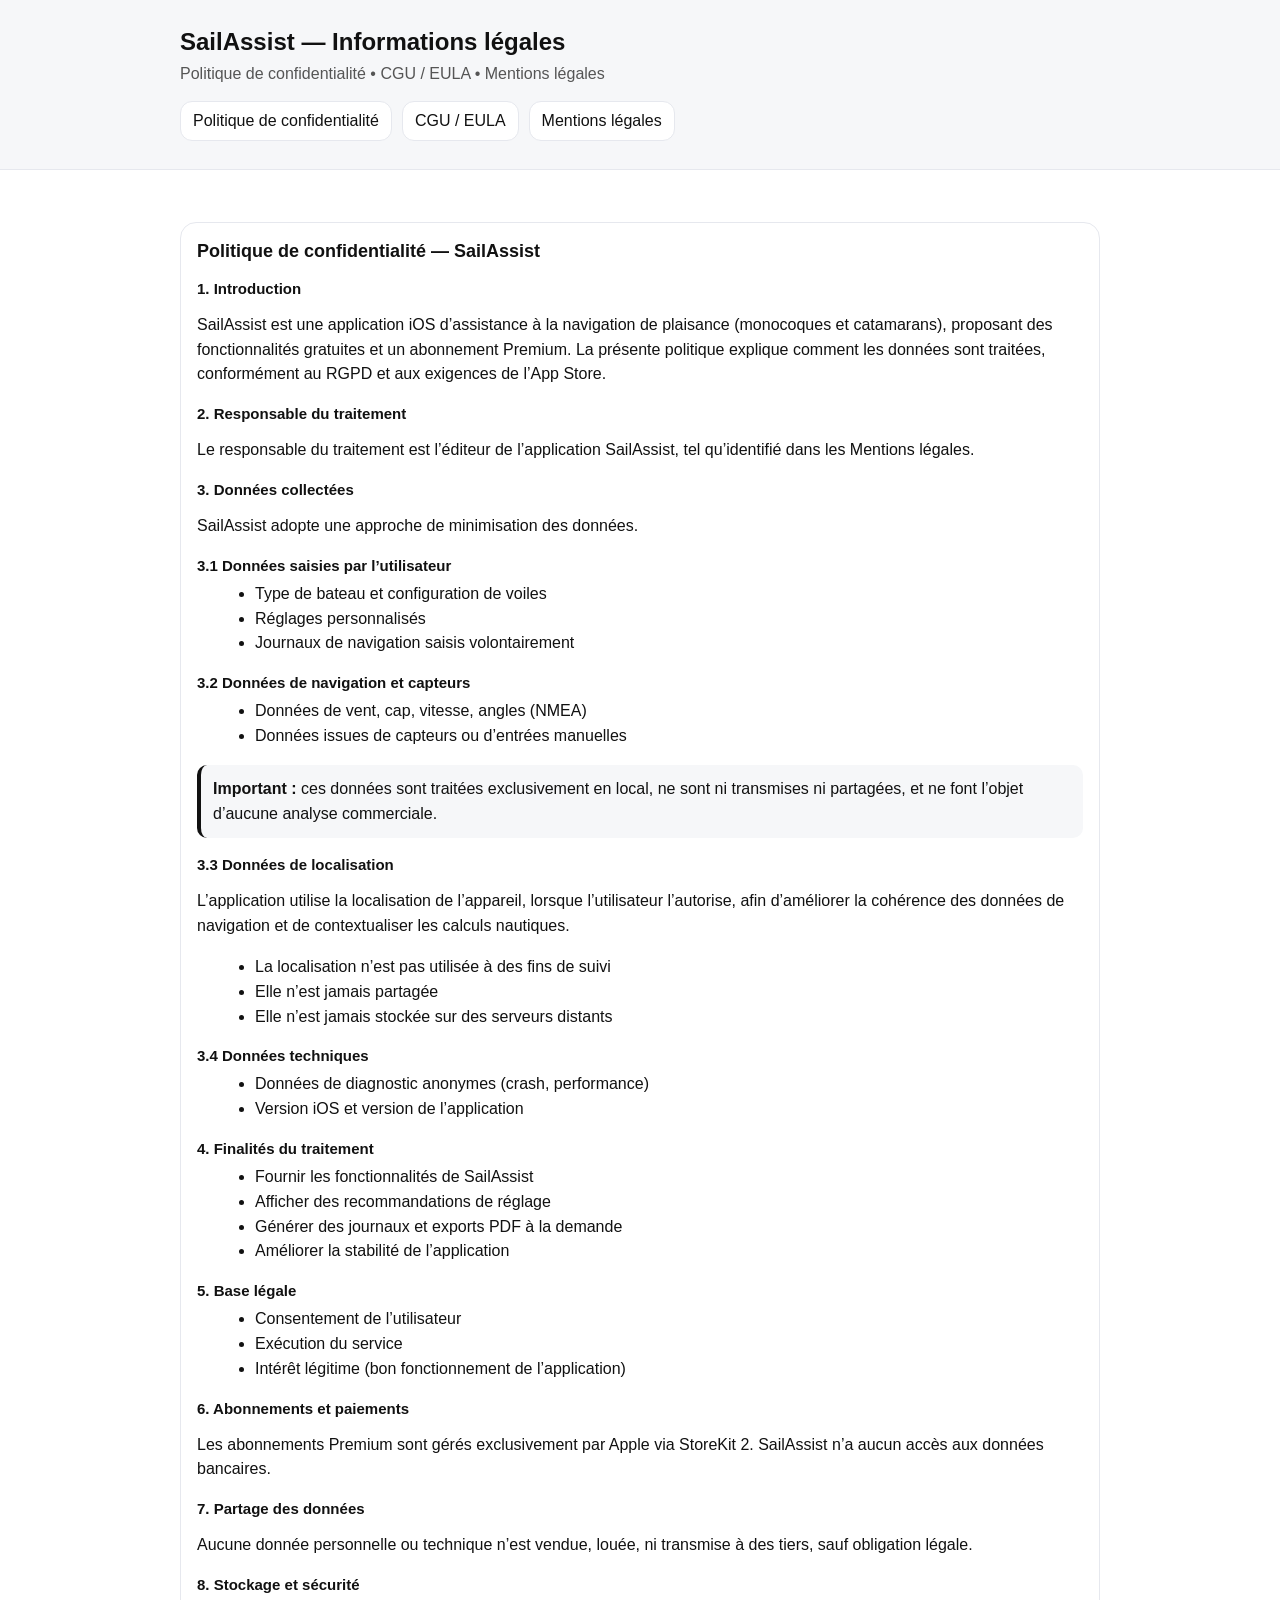
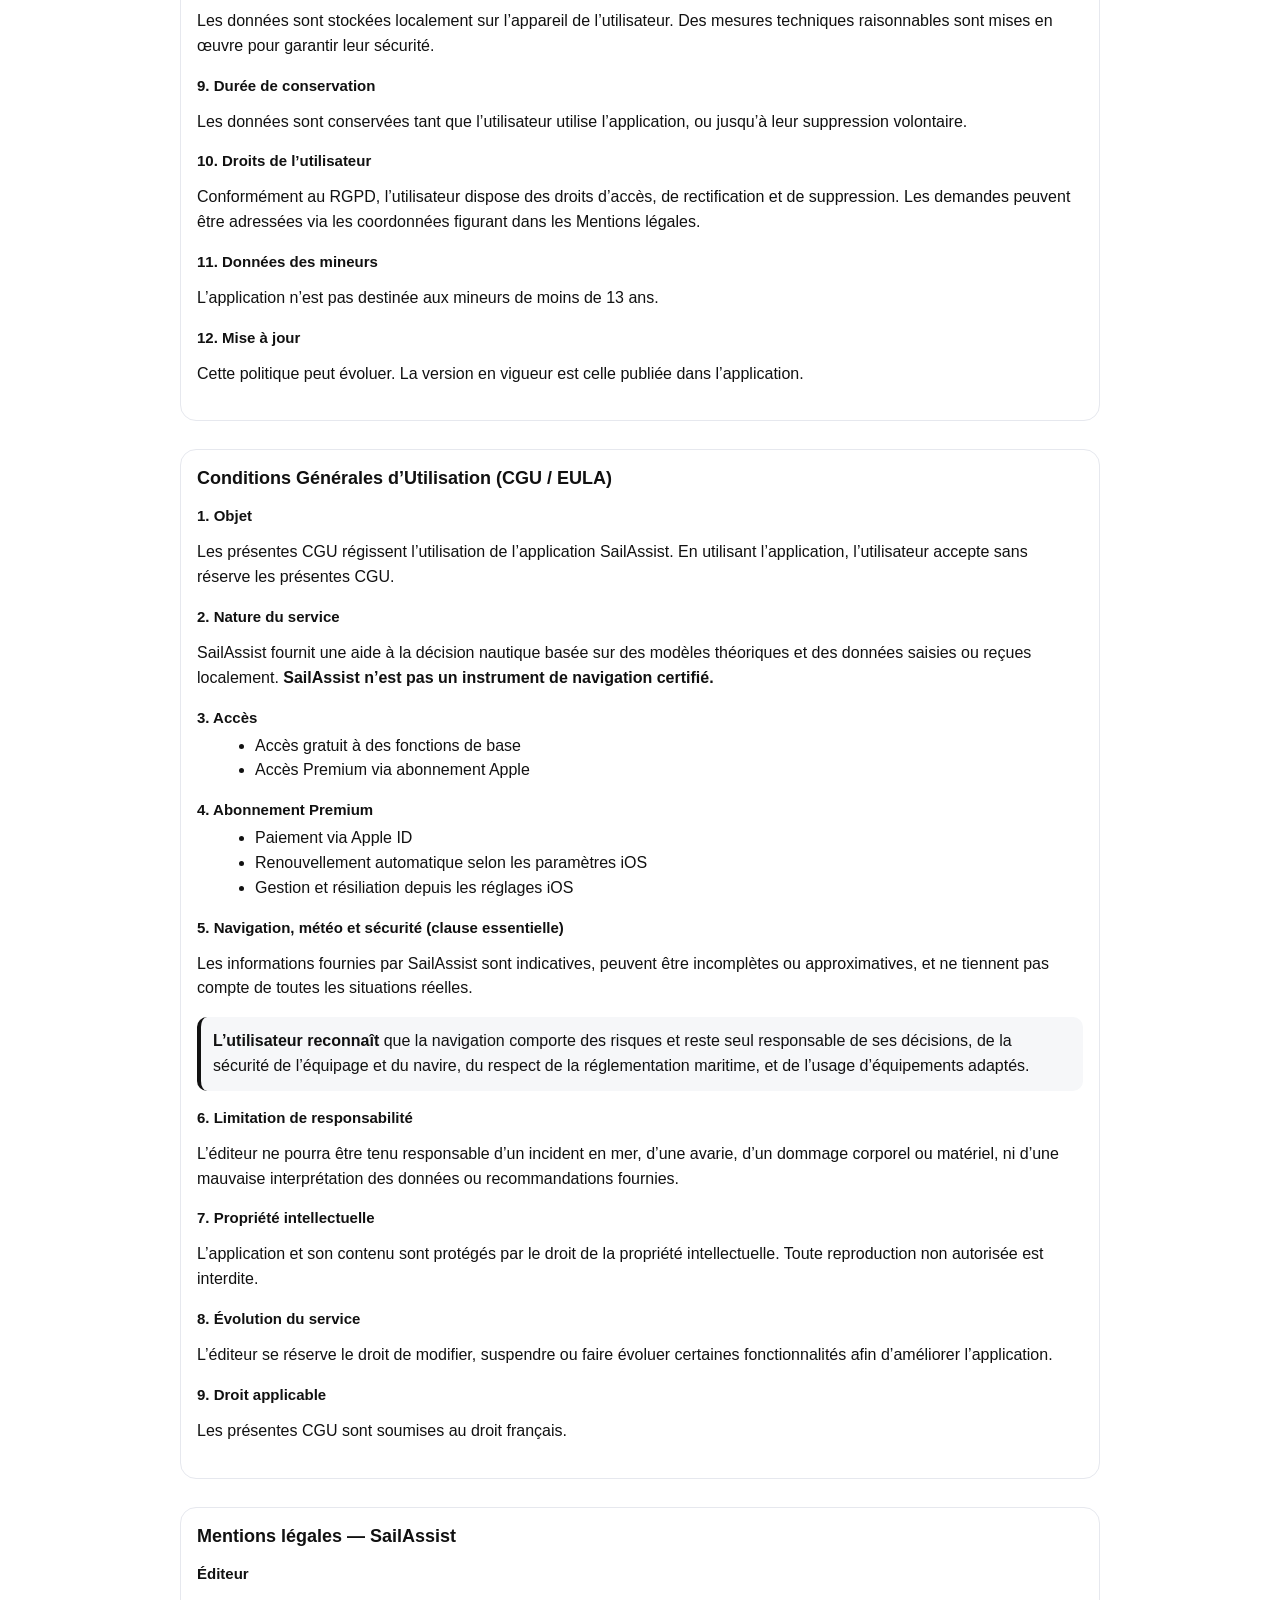
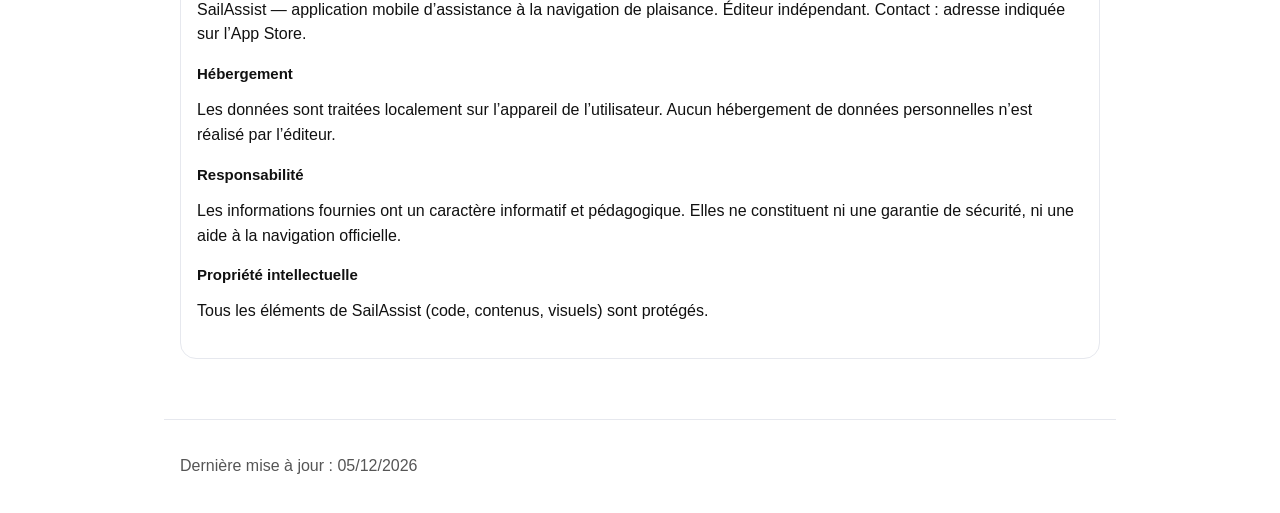
==== legal.html @ bac7e33d "Create legal.html" ====
<!doctype html>
<html lang="fr">
<head>
  <meta charset="utf-8" />
  <meta name="viewport" content="width=device-width,initial-scale=1" />
  <title>SailAssist — Informations légales</title>
  <meta name="robots" content="noindex,nofollow" />
  <style>
    :root { --max: 920px; --fg:#111; --muted:#555; --bg:#fff; --card:#f6f7f9; --line:#e6e8ee; }
    body { margin:0; font-family: -apple-system, BlinkMacSystemFont, "SF Pro Text", "Segoe UI", Roboto, Arial, sans-serif; color:var(--fg); background:var(--bg); }
    header { padding: 28px 16px; border-bottom:1px solid var(--line); background: var(--card); }
    main { max-width: var(--max); margin: 0 auto; padding: 24px 16px 60px; }
    h1 { margin:0 0 6px; font-size: 24px; }
    .sub { margin:0; color:var(--muted); }
    nav { margin-top: 14px; display:flex; flex-wrap:wrap; gap:10px; }
    nav a { text-decoration:none; padding:10px 12px; border:1px solid var(--line); border-radius: 12px; color:var(--fg); background:#fff; }
    section { margin-top: 28px; padding: 18px 16px; border:1px solid var(--line); border-radius: 16px; }
    h2 { margin:0 0 10px; font-size: 18px; }
    h3 { margin:18px 0 8px; font-size: 15px; }
    p, li { line-height: 1.55; }
    ul { margin: 8px 0 0 18px; }
    .note { padding: 12px 12px; border-left: 4px solid #111; background: var(--card); border-radius: 10px; }
    footer { max-width: var(--max); margin: 0 auto; padding: 18px 16px; color: var(--muted); border-top:1px solid var(--line); }
    code { font-family: ui-monospace, SFMono-Regular, Menlo, Monaco, Consolas, "Liberation Mono", "Courier New", monospace; font-size: 12px; }
  </style>
</head>
<body>
  <header>
    <div style="max-width:920px;margin:0 auto;">
      <h1>SailAssist — Informations légales</h1>
      <p class="sub">Politique de confidentialité • CGU / EULA • Mentions légales</p>
      <nav>
        <a href="#privacy">Politique de confidentialité</a>
        <a href="#cgu">CGU / EULA</a>
        <a href="#mentions">Mentions légales</a>
      </nav>
    </div>
  </header>

  <main>
    <section id="privacy">
      <h2>Politique de confidentialité — SailAssist</h2>

      <h3>1. Introduction</h3>
      <p>SailAssist est une application iOS d’assistance à la navigation de plaisance (monocoques et catamarans), proposant des fonctionnalités gratuites et un abonnement Premium. La présente politique explique comment les données sont traitées, conformément au RGPD et aux exigences de l’App Store.</p>

      <h3>2. Responsable du traitement</h3>
      <p>Le responsable du traitement est l’éditeur de l’application SailAssist, tel qu’identifié dans les Mentions légales.</p>

      <h3>3. Données collectées</h3>
      <p>SailAssist adopte une approche de minimisation des données.</p>

      <h3>3.1 Données saisies par l’utilisateur</h3>
      <ul>
        <li>Type de bateau et configuration de voiles</li>
        <li>Réglages personnalisés</li>
        <li>Journaux de navigation saisis volontairement</li>
      </ul>

      <h3>3.2 Données de navigation et capteurs</h3>
      <ul>
        <li>Données de vent, cap, vitesse, angles (NMEA)</li>
        <li>Données issues de capteurs ou d’entrées manuelles</li>
      </ul>
      <p class="note"><strong>Important :</strong> ces données sont traitées exclusivement en local, ne sont ni transmises ni partagées, et ne font l’objet d’aucune analyse commerciale.</p>

      <h3>3.3 Données de localisation</h3>
      <p>L’application utilise la localisation de l’appareil, lorsque l’utilisateur l’autorise, afin d’améliorer la cohérence des données de navigation et de contextualiser les calculs nautiques.</p>
      <ul>
        <li>La localisation n’est pas utilisée à des fins de suivi</li>
        <li>Elle n’est jamais partagée</li>
        <li>Elle n’est jamais stockée sur des serveurs distants</li>
      </ul>

      <h3>3.4 Données techniques</h3>
      <ul>
        <li>Données de diagnostic anonymes (crash, performance)</li>
        <li>Version iOS et version de l’application</li>
      </ul>

      <h3>4. Finalités du traitement</h3>
      <ul>
        <li>Fournir les fonctionnalités de SailAssist</li>
        <li>Afficher des recommandations de réglage</li>
        <li>Générer des journaux et exports PDF à la demande</li>
        <li>Améliorer la stabilité de l’application</li>
      </ul>

      <h3>5. Base légale</h3>
      <ul>
        <li>Consentement de l’utilisateur</li>
        <li>Exécution du service</li>
        <li>Intérêt légitime (bon fonctionnement de l’application)</li>
      </ul>

      <h3>6. Abonnements et paiements</h3>
      <p>Les abonnements Premium sont gérés exclusivement par Apple via StoreKit 2. SailAssist n’a aucun accès aux données bancaires.</p>

      <h3>7. Partage des données</h3>
      <p>Aucune donnée personnelle ou technique n’est vendue, louée, ni transmise à des tiers, sauf obligation légale.</p>

      <h3>8. Stockage et sécurité</h3>
      <p>Les données sont stockées localement sur l’appareil de l’utilisateur. Des mesures techniques raisonnables sont mises en œuvre pour garantir leur sécurité.</p>

      <h3>9. Durée de conservation</h3>
      <p>Les données sont conservées tant que l’utilisateur utilise l’application, ou jusqu’à leur suppression volontaire.</p>

      <h3>10. Droits de l’utilisateur</h3>
      <p>Conformément au RGPD, l’utilisateur dispose des droits d’accès, de rectification et de suppression. Les demandes peuvent être adressées via les coordonnées figurant dans les Mentions légales.</p>

      <h3>11. Données des mineurs</h3>
      <p>L’application n’est pas destinée aux mineurs de moins de 13 ans.</p>

      <h3>12. Mise à jour</h3>
      <p>Cette politique peut évoluer. La version en vigueur est celle publiée dans l’application.</p>
    </section>

    <section id="cgu">
      <h2>Conditions Générales d’Utilisation (CGU / EULA)</h2>

      <h3>1. Objet</h3>
      <p>Les présentes CGU régissent l’utilisation de l’application SailAssist. En utilisant l’application, l’utilisateur accepte sans réserve les présentes CGU.</p>

      <h3>2. Nature du service</h3>
      <p>SailAssist fournit une aide à la décision nautique basée sur des modèles théoriques et des données saisies ou reçues localement. <strong>SailAssist n’est pas un instrument de navigation certifié.</strong></p>

      <h3>3. Accès</h3>
      <ul>
        <li>Accès gratuit à des fonctions de base</li>
        <li>Accès Premium via abonnement Apple</li>
      </ul>

      <h3>4. Abonnement Premium</h3>
      <ul>
        <li>Paiement via Apple ID</li>
        <li>Renouvellement automatique selon les paramètres iOS</li>
        <li>Gestion et résiliation depuis les réglages iOS</li>
      </ul>

      <h3>5. Navigation, météo et sécurité (clause essentielle)</h3>
      <p>Les informations fournies par SailAssist sont indicatives, peuvent être incomplètes ou approximatives, et ne tiennent pas compte de toutes les situations réelles.</p>
      <p class="note"><strong>L’utilisateur reconnaît</strong> que la navigation comporte des risques et reste seul responsable de ses décisions, de la sécurité de l’équipage et du navire, du respect de la réglementation maritime, et de l’usage d’équipements adaptés.</p>

      <h3>6. Limitation de responsabilité</h3>
      <p>L’éditeur ne pourra être tenu responsable d’un incident en mer, d’une avarie, d’un dommage corporel ou matériel, ni d’une mauvaise interprétation des données ou recommandations fournies.</p>

      <h3>7. Propriété intellectuelle</h3>
      <p>L’application et son contenu sont protégés par le droit de la propriété intellectuelle. Toute reproduction non autorisée est interdite.</p>

      <h3>8. Évolution du service</h3>
      <p>L’éditeur se réserve le droit de modifier, suspendre ou faire évoluer certaines fonctionnalités afin d’améliorer l’application.</p>

      <h3>9. Droit applicable</h3>
      <p>Les présentes CGU sont soumises au droit français.</p>
    </section>

    <section id="mentions">
      <h2>Mentions légales — SailAssist</h2>

      <h3>Éditeur</h3>
      <p>SailAssist — application mobile d’assistance à la navigation de plaisance. Éditeur indépendant. Contact : adresse indiquée sur l’App Store.</p>

      <h3>Hébergement</h3>
      <p>Les données sont traitées localement sur l’appareil de l’utilisateur. Aucun hébergement de données personnelles n’est réalisé par l’éditeur.</p>

      <h3>Responsabilité</h3>
      <p>Les informations fournies ont un caractère informatif et pédagogique. Elles ne constituent ni une garantie de sécurité, ni une aide à la navigation officielle.</p>

      <h3>Propriété intellectuelle</h3>
      <p>Tous les éléments de SailAssist (code, contenus, visuels) sont protégés.</p>
    </section>
  </main>

  <footer>
    <p>Dernière mise à jour : <span id="d"></span></p>
    <script>
      const now = new Date();
      document.getElementById('d').textContent = now.toLocaleDateString('fr-FR');
    </script>
  </footer>
</body>
</html>
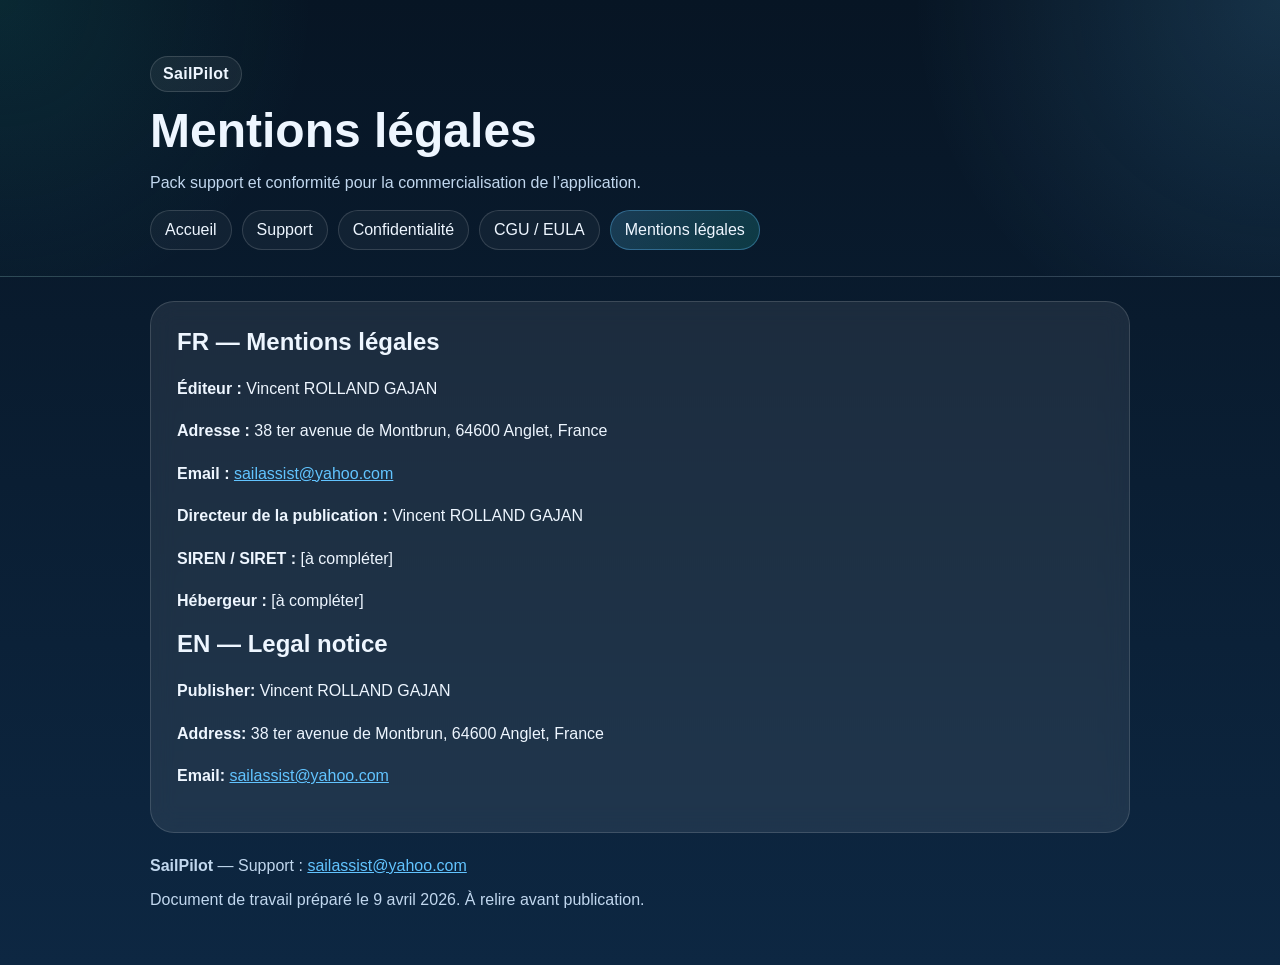
==== commit 776d9d9a: "Add files via upload" ====
--- a/legal.html
+++ b/legal.html
@@ -1,182 +1,48 @@
 <!doctype html>
 <html lang="fr">
 <head>
-  <meta charset="utf-8" />
-  <meta name="viewport" content="width=device-width,initial-scale=1" />
-  <title>SailAssist — Informations légales</title>
-  <meta name="robots" content="noindex,nofollow" />
-  <style>
-    :root { --max: 920px; --fg:#111; --muted:#555; --bg:#fff; --card:#f6f7f9; --line:#e6e8ee; }
-    body { margin:0; font-family: -apple-system, BlinkMacSystemFont, "SF Pro Text", "Segoe UI", Roboto, Arial, sans-serif; color:var(--fg); background:var(--bg); }
-    header { padding: 28px 16px; border-bottom:1px solid var(--line); background: var(--card); }
-    main { max-width: var(--max); margin: 0 auto; padding: 24px 16px 60px; }
-    h1 { margin:0 0 6px; font-size: 24px; }
-    .sub { margin:0; color:var(--muted); }
-    nav { margin-top: 14px; display:flex; flex-wrap:wrap; gap:10px; }
-    nav a { text-decoration:none; padding:10px 12px; border:1px solid var(--line); border-radius: 12px; color:var(--fg); background:#fff; }
-    section { margin-top: 28px; padding: 18px 16px; border:1px solid var(--line); border-radius: 16px; }
-    h2 { margin:0 0 10px; font-size: 18px; }
-    h3 { margin:18px 0 8px; font-size: 15px; }
-    p, li { line-height: 1.55; }
-    ul { margin: 8px 0 0 18px; }
-    .note { padding: 12px 12px; border-left: 4px solid #111; background: var(--card); border-radius: 10px; }
-    footer { max-width: var(--max); margin: 0 auto; padding: 18px 16px; color: var(--muted); border-top:1px solid var(--line); }
-    code { font-family: ui-monospace, SFMono-Regular, Menlo, Monaco, Consolas, "Liberation Mono", "Courier New", monospace; font-size: 12px; }
-  </style>
+  <meta charset="utf-8">
+  <meta name="viewport" content="width=device-width, initial-scale=1">
+  <title>Mentions légales — SailPilot</title>
+  <link rel="stylesheet" href="style.css">
+  <meta name="description" content="SailPilot — support, confidentialité, CGU et informations légales.">
 </head>
 <body>
-  <header>
-    <div style="max-width:920px;margin:0 auto;">
-      <h1>SailAssist — Informations légales</h1>
-      <p class="sub">Politique de confidentialité • CGU / EULA • Mentions légales</p>
-      <nav>
-        <a href="#privacy">Politique de confidentialité</a>
-        <a href="#cgu">CGU / EULA</a>
-        <a href="#mentions">Mentions légales</a>
-      </nav>
+  <header class="hero">
+    <div class="wrap">
+      <div class="brand">SailPilot</div>
+      <h1>Mentions légales</h1>
+      <p class="lead">Pack support et conformité pour la commercialisation de l’application.</p>
+      <nav><a class="" href="index.html">Accueil</a>
+<a class="" href="support.html">Support</a>
+<a class="" href="privacy.html">Confidentialité</a>
+<a class="" href="terms.html">CGU / EULA</a>
+<a class="active" href="legal.html">Mentions légales</a></nav>
     </div>
   </header>
+  <main class="wrap card prose">
+    
+<section>
+  <h2>FR — Mentions légales</h2>
+  <p><strong>Éditeur :</strong> Vincent ROLLAND GAJAN</p>
+  <p><strong>Adresse :</strong> 38 ter avenue de Montbrun, 64600 Anglet, France</p>
+  <p><strong>Email :</strong> <a href="mailto:sailassist@yahoo.com">sailassist@yahoo.com</a></p>
+  <p><strong>Directeur de la publication :</strong> Vincent ROLLAND GAJAN</p>
+  <p><strong>SIREN / SIRET :</strong> [à compléter]</p>
+  <p><strong>Hébergeur :</strong> [à compléter]</p>
+</section>
 
-  <main>
-    <section id="privacy">
-      <h2>Politique de confidentialité — SailAssist</h2>
+<section>
+  <h2>EN — Legal notice</h2>
+  <p><strong>Publisher:</strong> Vincent ROLLAND GAJAN</p>
+  <p><strong>Address:</strong> 38 ter avenue de Montbrun, 64600 Anglet, France</p>
+  <p><strong>Email:</strong> <a href="mailto:sailassist@yahoo.com">sailassist@yahoo.com</a></p>
+</section>
 
-      <h3>1. Introduction</h3>
-      <p>SailAssist est une application iOS d’assistance à la navigation de plaisance (monocoques et catamarans), proposant des fonctionnalités gratuites et un abonnement Premium. La présente politique explique comment les données sont traitées, conformément au RGPD et aux exigences de l’App Store.</p>
-
-      <h3>2. Responsable du traitement</h3>
-      <p>Le responsable du traitement est l’éditeur de l’application SailAssist, tel qu’identifié dans les Mentions légales.</p>
-
-      <h3>3. Données collectées</h3>
-      <p>SailAssist adopte une approche de minimisation des données.</p>
-
-      <h3>3.1 Données saisies par l’utilisateur</h3>
-      <ul>
-        <li>Type de bateau et configuration de voiles</li>
-        <li>Réglages personnalisés</li>
-        <li>Journaux de navigation saisis volontairement</li>
-      </ul>
-
-      <h3>3.2 Données de navigation et capteurs</h3>
-      <ul>
-        <li>Données de vent, cap, vitesse, angles (NMEA)</li>
-        <li>Données issues de capteurs ou d’entrées manuelles</li>
-      </ul>
-      <p class="note"><strong>Important :</strong> ces données sont traitées exclusivement en local, ne sont ni transmises ni partagées, et ne font l’objet d’aucune analyse commerciale.</p>
-
-      <h3>3.3 Données de localisation</h3>
-      <p>L’application utilise la localisation de l’appareil, lorsque l’utilisateur l’autorise, afin d’améliorer la cohérence des données de navigation et de contextualiser les calculs nautiques.</p>
-      <ul>
-        <li>La localisation n’est pas utilisée à des fins de suivi</li>
-        <li>Elle n’est jamais partagée</li>
-        <li>Elle n’est jamais stockée sur des serveurs distants</li>
-      </ul>
-
-      <h3>3.4 Données techniques</h3>
-      <ul>
-        <li>Données de diagnostic anonymes (crash, performance)</li>
-        <li>Version iOS et version de l’application</li>
-      </ul>
-
-      <h3>4. Finalités du traitement</h3>
-      <ul>
-        <li>Fournir les fonctionnalités de SailAssist</li>
-        <li>Afficher des recommandations de réglage</li>
-        <li>Générer des journaux et exports PDF à la demande</li>
-        <li>Améliorer la stabilité de l’application</li>
-      </ul>
-
-      <h3>5. Base légale</h3>
-      <ul>
-        <li>Consentement de l’utilisateur</li>
-        <li>Exécution du service</li>
-        <li>Intérêt légitime (bon fonctionnement de l’application)</li>
-      </ul>
-
-      <h3>6. Abonnements et paiements</h3>
-      <p>Les abonnements Premium sont gérés exclusivement par Apple via StoreKit 2. SailAssist n’a aucun accès aux données bancaires.</p>
-
-      <h3>7. Partage des données</h3>
-      <p>Aucune donnée personnelle ou technique n’est vendue, louée, ni transmise à des tiers, sauf obligation légale.</p>
-
-      <h3>8. Stockage et sécurité</h3>
-      <p>Les données sont stockées localement sur l’appareil de l’utilisateur. Des mesures techniques raisonnables sont mises en œuvre pour garantir leur sécurité.</p>
-
-      <h3>9. Durée de conservation</h3>
-      <p>Les données sont conservées tant que l’utilisateur utilise l’application, ou jusqu’à leur suppression volontaire.</p>
-
-      <h3>10. Droits de l’utilisateur</h3>
-      <p>Conformément au RGPD, l’utilisateur dispose des droits d’accès, de rectification et de suppression. Les demandes peuvent être adressées via les coordonnées figurant dans les Mentions légales.</p>
-
-      <h3>11. Données des mineurs</h3>
-      <p>L’application n’est pas destinée aux mineurs de moins de 13 ans.</p>
-
-      <h3>12. Mise à jour</h3>
-      <p>Cette politique peut évoluer. La version en vigueur est celle publiée dans l’application.</p>
-    </section>
-
-    <section id="cgu">
-      <h2>Conditions Générales d’Utilisation (CGU / EULA)</h2>
-
-      <h3>1. Objet</h3>
-      <p>Les présentes CGU régissent l’utilisation de l’application SailAssist. En utilisant l’application, l’utilisateur accepte sans réserve les présentes CGU.</p>
-
-      <h3>2. Nature du service</h3>
-      <p>SailAssist fournit une aide à la décision nautique basée sur des modèles théoriques et des données saisies ou reçues localement. <strong>SailAssist n’est pas un instrument de navigation certifié.</strong></p>
-
-      <h3>3. Accès</h3>
-      <ul>
-        <li>Accès gratuit à des fonctions de base</li>
-        <li>Accès Premium via abonnement Apple</li>
-      </ul>
-
-      <h3>4. Abonnement Premium</h3>
-      <ul>
-        <li>Paiement via Apple ID</li>
-        <li>Renouvellement automatique selon les paramètres iOS</li>
-        <li>Gestion et résiliation depuis les réglages iOS</li>
-      </ul>
-
-      <h3>5. Navigation, météo et sécurité (clause essentielle)</h3>
-      <p>Les informations fournies par SailAssist sont indicatives, peuvent être incomplètes ou approximatives, et ne tiennent pas compte de toutes les situations réelles.</p>
-      <p class="note"><strong>L’utilisateur reconnaît</strong> que la navigation comporte des risques et reste seul responsable de ses décisions, de la sécurité de l’équipage et du navire, du respect de la réglementation maritime, et de l’usage d’équipements adaptés.</p>
-
-      <h3>6. Limitation de responsabilité</h3>
-      <p>L’éditeur ne pourra être tenu responsable d’un incident en mer, d’une avarie, d’un dommage corporel ou matériel, ni d’une mauvaise interprétation des données ou recommandations fournies.</p>
-
-      <h3>7. Propriété intellectuelle</h3>
-      <p>L’application et son contenu sont protégés par le droit de la propriété intellectuelle. Toute reproduction non autorisée est interdite.</p>
-
-      <h3>8. Évolution du service</h3>
-      <p>L’éditeur se réserve le droit de modifier, suspendre ou faire évoluer certaines fonctionnalités afin d’améliorer l’application.</p>
-
-      <h3>9. Droit applicable</h3>
-      <p>Les présentes CGU sont soumises au droit français.</p>
-    </section>
-
-    <section id="mentions">
-      <h2>Mentions légales — SailAssist</h2>
-
-      <h3>Éditeur</h3>
-      <p>SailAssist — application mobile d’assistance à la navigation de plaisance. Éditeur indépendant. Contact : adresse indiquée sur l’App Store.</p>
-
-      <h3>Hébergement</h3>
-      <p>Les données sont traitées localement sur l’appareil de l’utilisateur. Aucun hébergement de données personnelles n’est réalisé par l’éditeur.</p>
-
-      <h3>Responsabilité</h3>
-      <p>Les informations fournies ont un caractère informatif et pédagogique. Elles ne constituent ni une garantie de sécurité, ni une aide à la navigation officielle.</p>
-
-      <h3>Propriété intellectuelle</h3>
-      <p>Tous les éléments de SailAssist (code, contenus, visuels) sont protégés.</p>
-    </section>
   </main>
-
-  <footer>
-    <p>Dernière mise à jour : <span id="d"></span></p>
-    <script>
-      const now = new Date();
-      document.getElementById('d').textContent = now.toLocaleDateString('fr-FR');
-    </script>
+  <footer class="wrap footer">
+    <p><strong>SailPilot</strong> — Support : <a href="mailto:sailassist@yahoo.com">sailassist@yahoo.com</a></p>
+    <p>Document de travail préparé le 9 avril 2026. À relire avant publication.</p>
   </footer>
 </body>
-</html>
+</html>
--- a/style.css
+++ b/style.css
@@ -0,0 +1,30 @@
+
+:root{
+  --bg1:#071524;
+  --bg2:#0d2742;
+  --card:rgba(255,255,255,.08);
+  --line:rgba(255,255,255,.14);
+  --text:#eef6ff;
+  --muted:#c1d7ee;
+  --accent:#62c4ff;
+  --accent2:#24d2b5;
+}
+*{box-sizing:border-box}
+html,body{margin:0;padding:0;font-family:-apple-system,BlinkMacSystemFont,'SF Pro Text',Inter,Segoe UI,Roboto,sans-serif;background:linear-gradient(180deg,var(--bg1),var(--bg2));color:var(--text);}
+a{color:var(--accent)}
+.wrap{width:min(980px,calc(100% - 32px));margin:0 auto}
+.hero{padding:56px 0 26px;border-bottom:1px solid var(--line);background:
+ radial-gradient(circle at top right, rgba(98,196,255,.16), transparent 28%),
+ radial-gradient(circle at top left, rgba(36,210,181,.10), transparent 24%)}
+.brand{display:inline-block;padding:8px 12px;border:1px solid var(--line);border-radius:999px;background:rgba(255,255,255,.06);font-weight:700;letter-spacing:.02em}
+h1{font-size:clamp(2rem,4vw,3rem);margin:.7rem 0 .5rem}
+.lead{color:var(--muted);max-width:720px}
+nav{display:flex;gap:10px;flex-wrap:wrap;margin-top:18px}
+nav a{display:inline-block;padding:10px 14px;border-radius:999px;text-decoration:none;border:1px solid var(--line);background:rgba(255,255,255,.04);color:var(--text)}
+nav a.active{background:linear-gradient(135deg, rgba(98,196,255,.20), rgba(36,210,181,.18));border-color:rgba(98,196,255,.35)}
+.card{margin:24px auto;padding:26px;border:1px solid var(--line);border-radius:24px;background:var(--card);backdrop-filter: blur(12px);}
+.prose h2{margin-top:0}
+.prose h3{margin-top:1.2rem}
+.prose p,.prose li{line-height:1.65;color:var(--text)}
+.prose ul{padding-left:1.2rem}
+.footer{padding:0 0 40px;color:var(--muted)}
